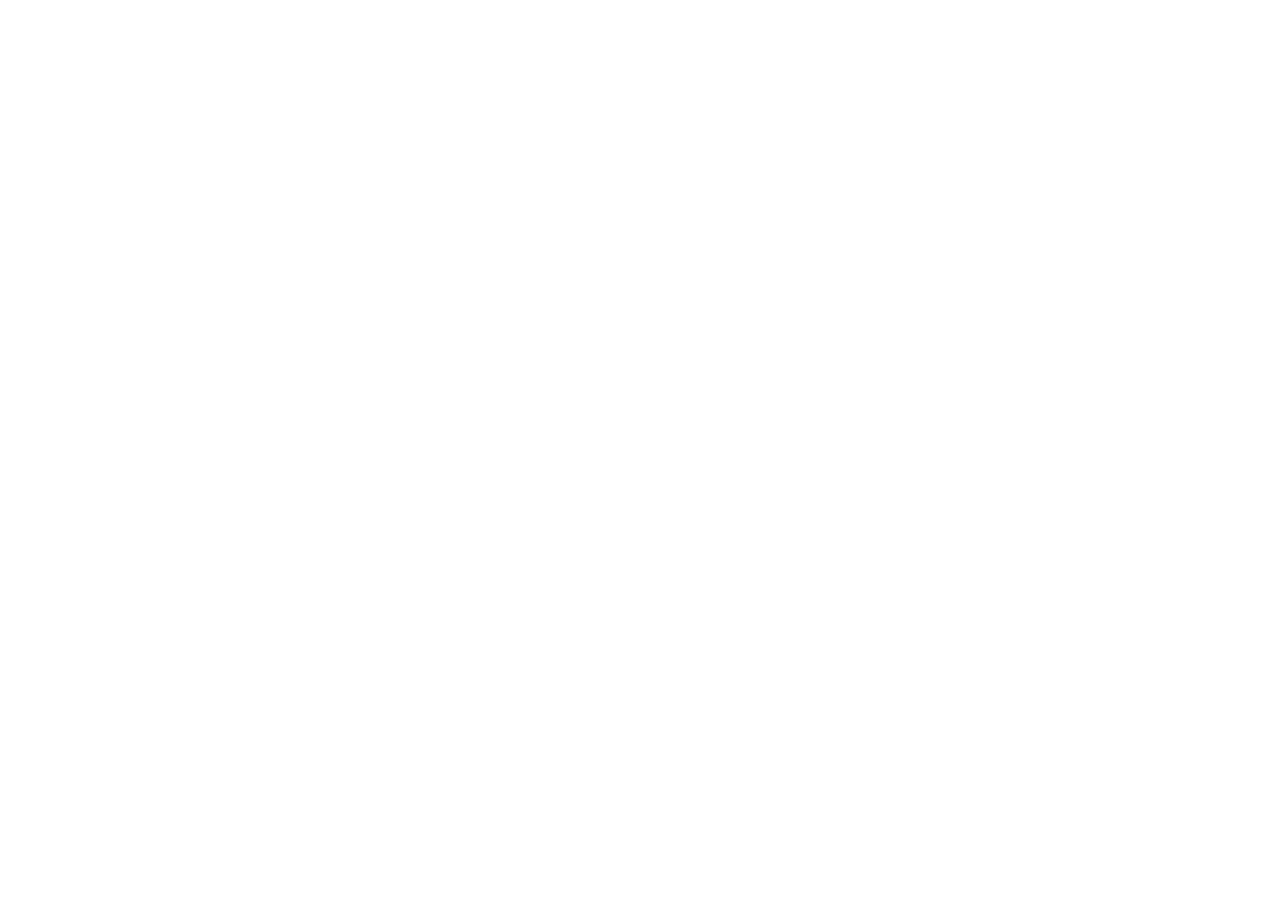
==== index.html @ 8041b0dd "started with homework exercise" ====
<!DOCTYPE html>
<html lang="en">
<head>
    <meta charset="UTF-8">
    <meta name="viewport" content="width=device-width, initial-scale=1.0">
    <title>Document</title>
</head>
<body>
    
</body>
</html>
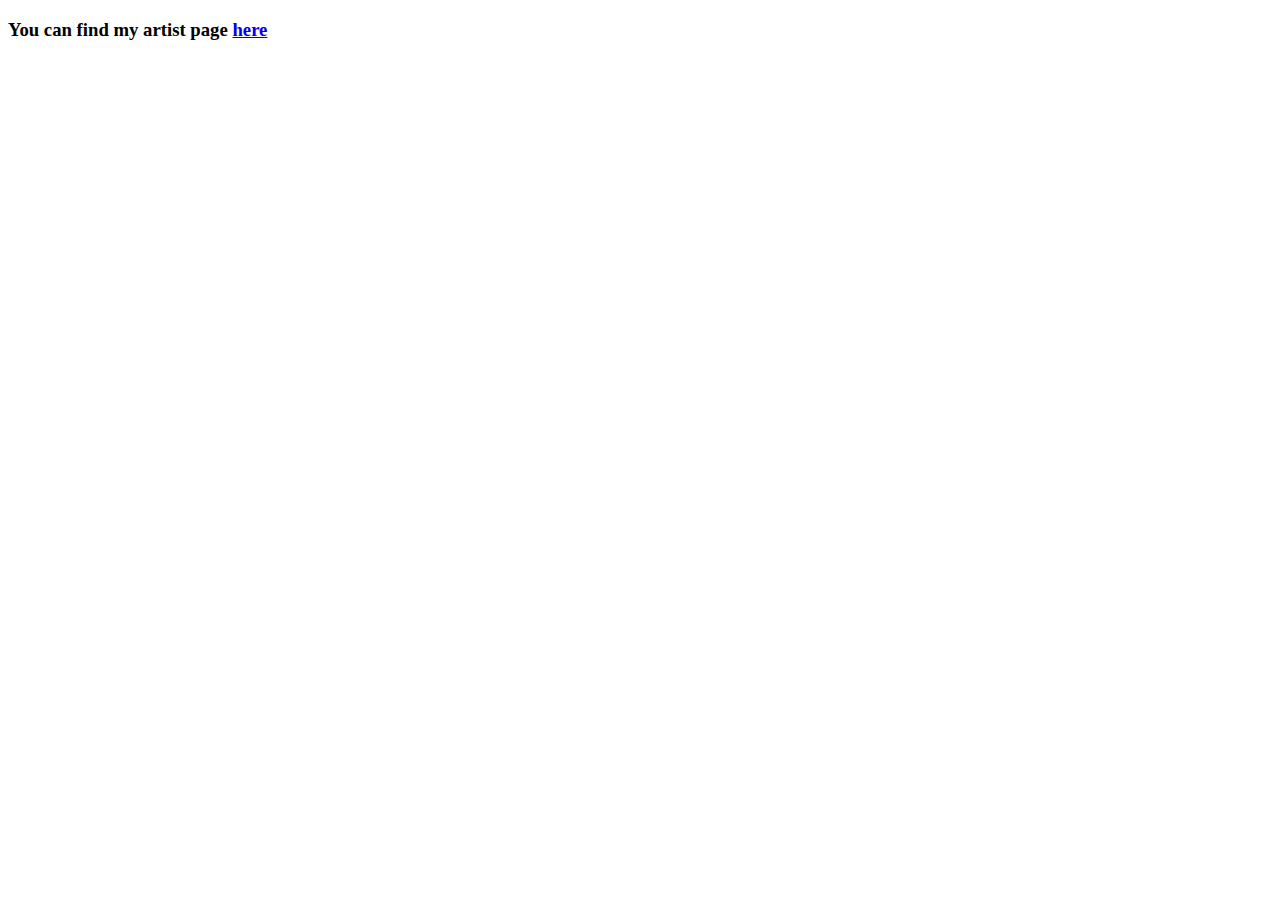
==== commit 1a32274e: "added a click here route" ====
--- a/index.html
+++ b/index.html
@@ -6,6 +6,11 @@
     <title>Document</title>
 </head>
 <body>
+
+    <h3>
+You can find my artist page <a href="./artist/index.html">here</a> 
+
+    </h3>
     
 </body>
 </html>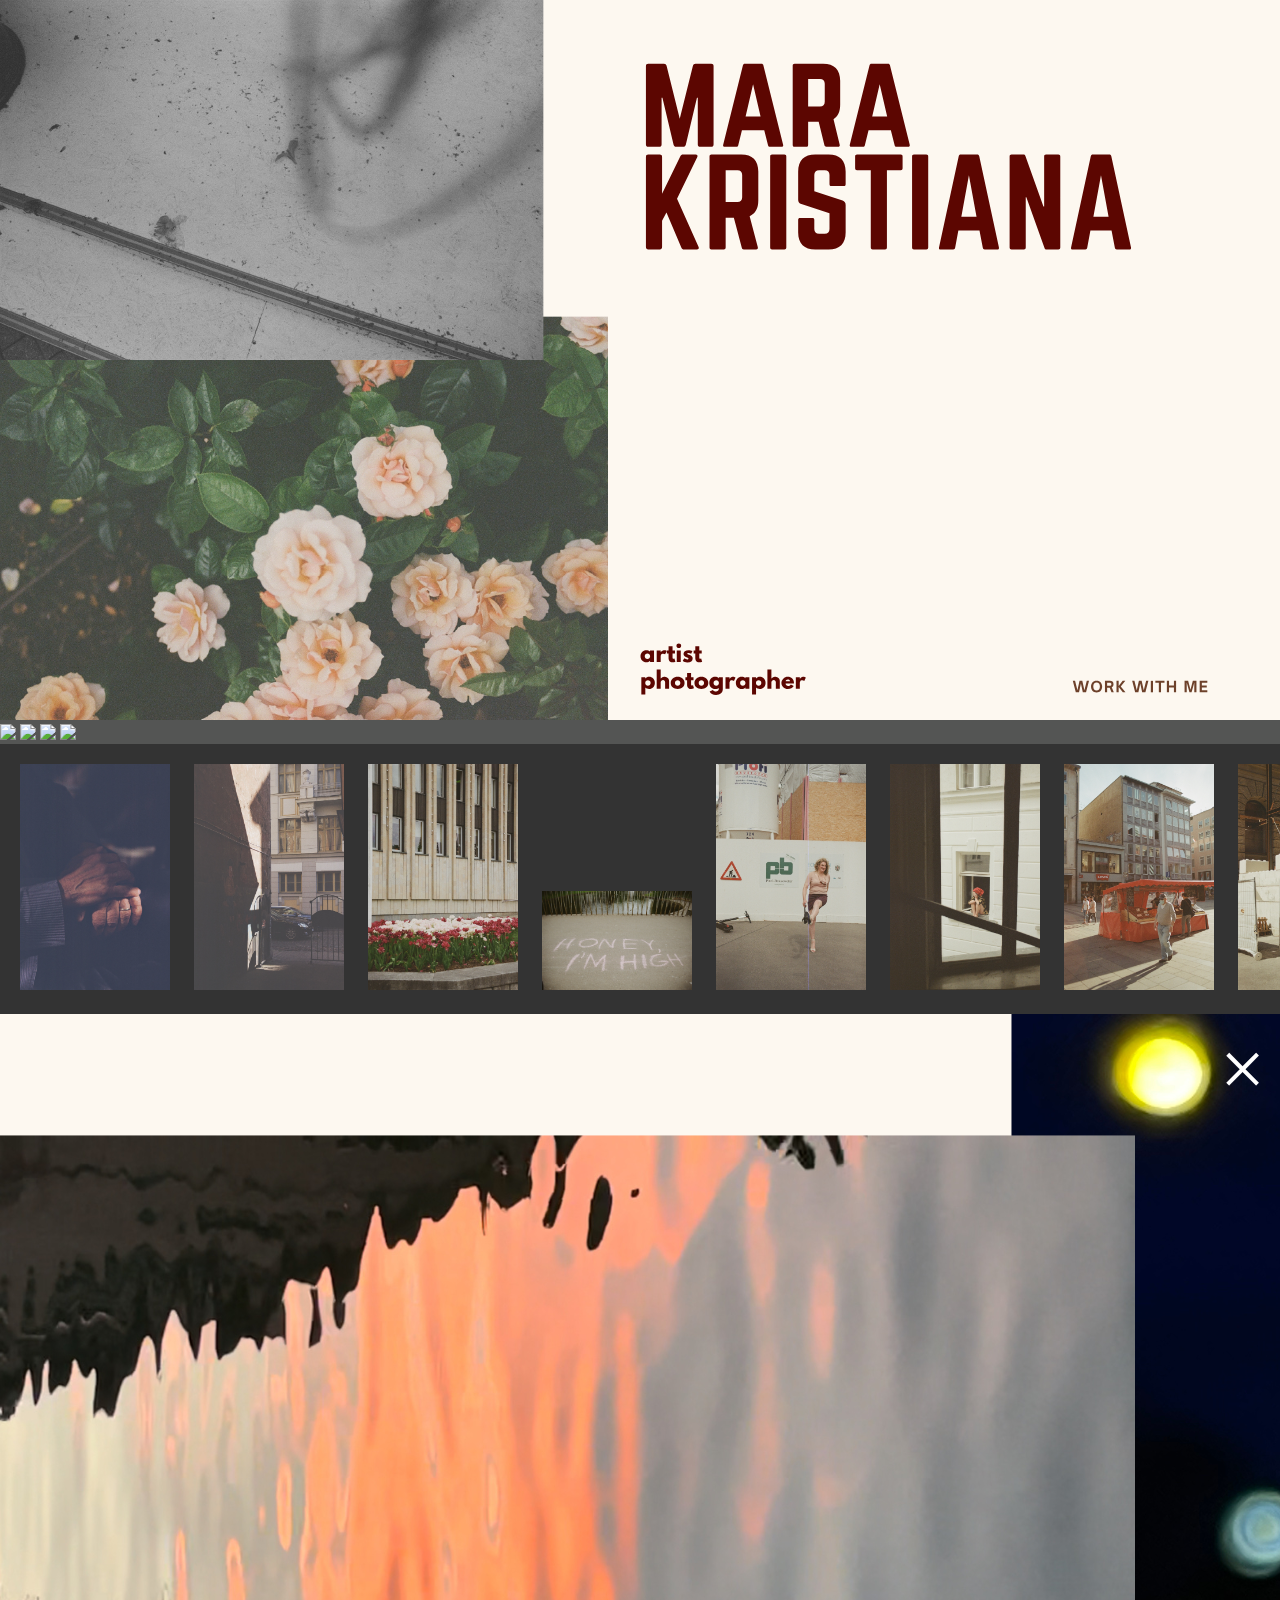
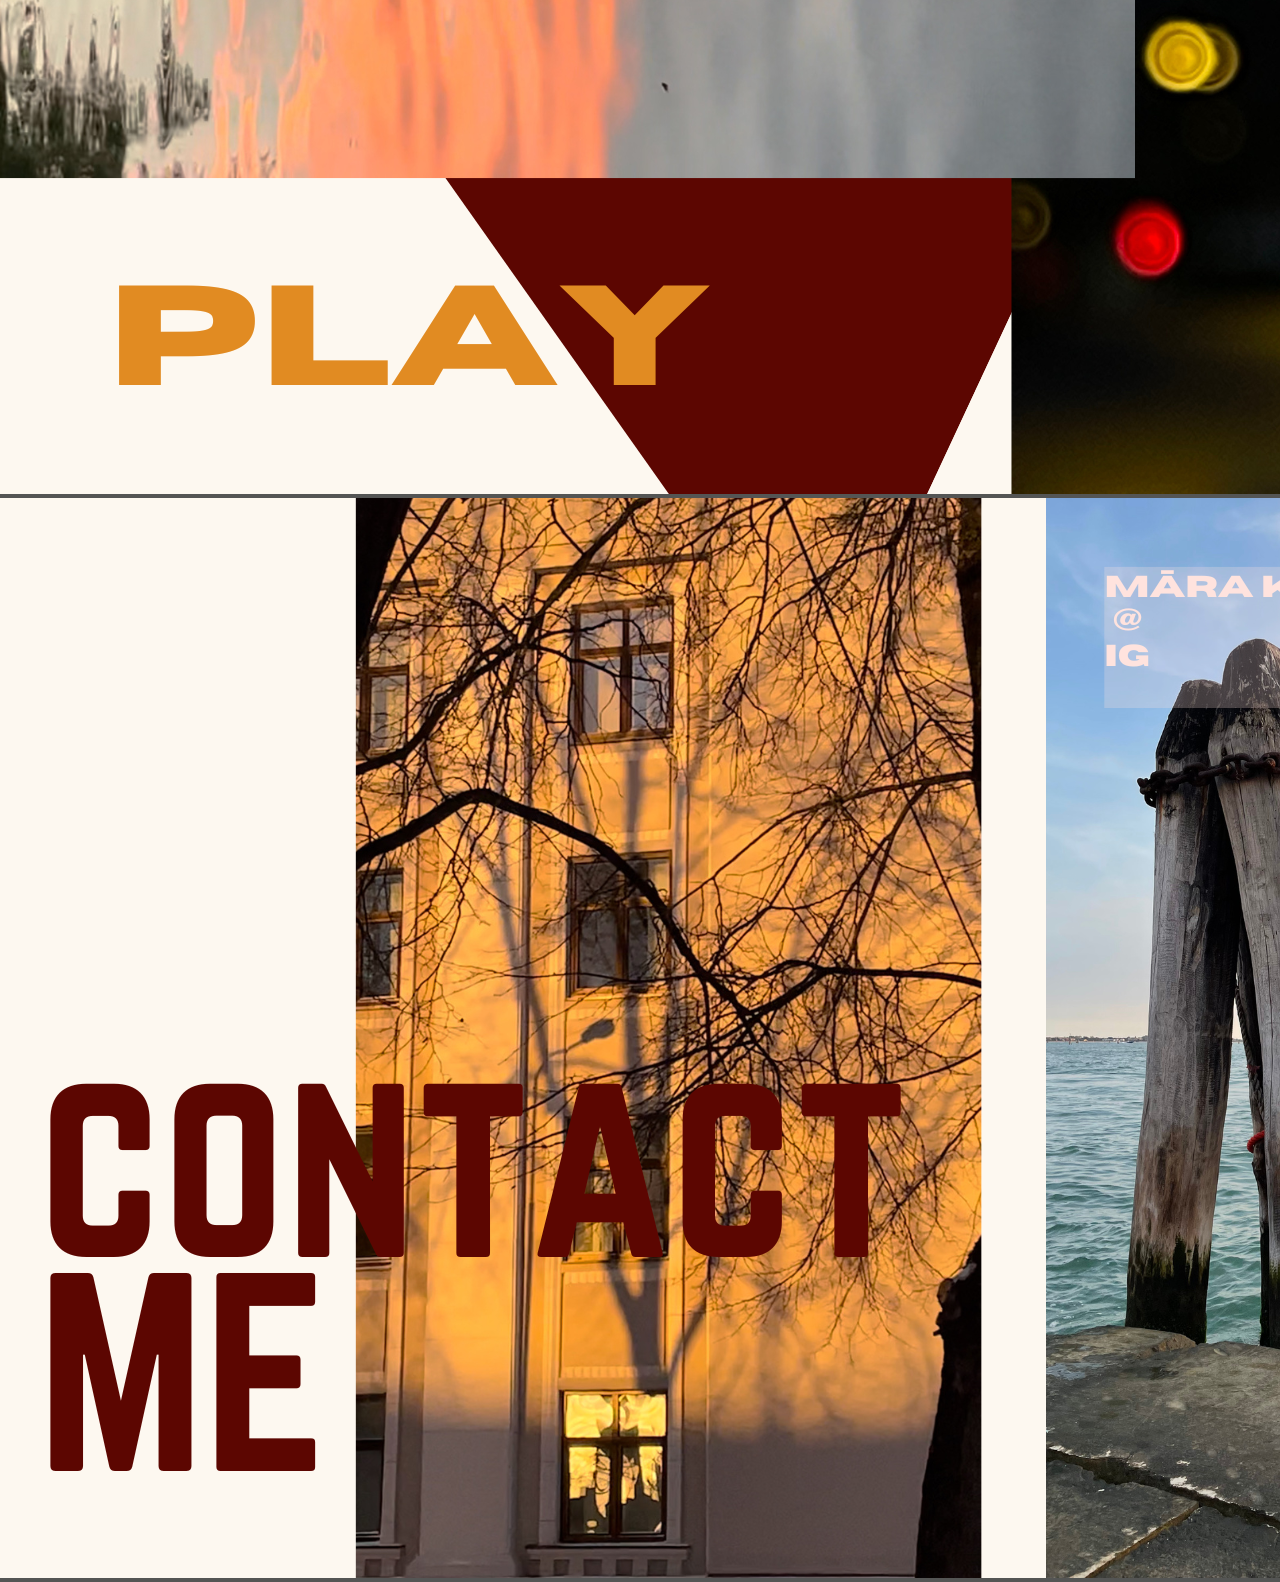
==== commit d71accfc: "lapa" ====
--- a/index.html
+++ b/index.html
@@ -1,16 +1,154 @@
 <!DOCTYPE html>
 <html lang="en">
 <head>
-    <meta charset="UTF-8">
-    <meta name="viewport" content="width=device-width, initial-scale=1.0">
-    <title>Document</title>
+<title>MKK page2</title>
+<meta charset="UTF-8">
+<meta name="viewport" content="width=device-width, initial-scale=1.0">
+<link rel="stylesheet" href="style1.css">
 </head>
 <body>
 
-    <h3>
-You can find my artist page <a href="./artist/index.html">here</a> 
+<header>
+  <?xml version="1.0" encoding="UTF-8"?>
+<svg id="Layer_1" data-name="Layer 1" xmlns="http://www.w3.org/2000/svg" xmlns:xlink="http://www.w3.org/1999/xlink" viewBox="0 0 1920 1080">
+  <defs>
+    <style>
+      .cls-1 {
+        fill: #fdf8f0;
+      }
 
-    </h3>
-    
+      .cls-1, .cls-2, .cls-3 {
+        stroke-width: 0px;
+      }
+
+      .cls-2 {
+        fill: #6d412a;
+      }
+
+      .cls-3 {
+        fill: #5c0601;
+      }
+    </style>
+  </defs>
+  <rect class="cls-1" x="0" width="1920" height="1080.45"/>
+  <image width="912" height="606" transform="translate(0 475)" xlink:href="[data-uri]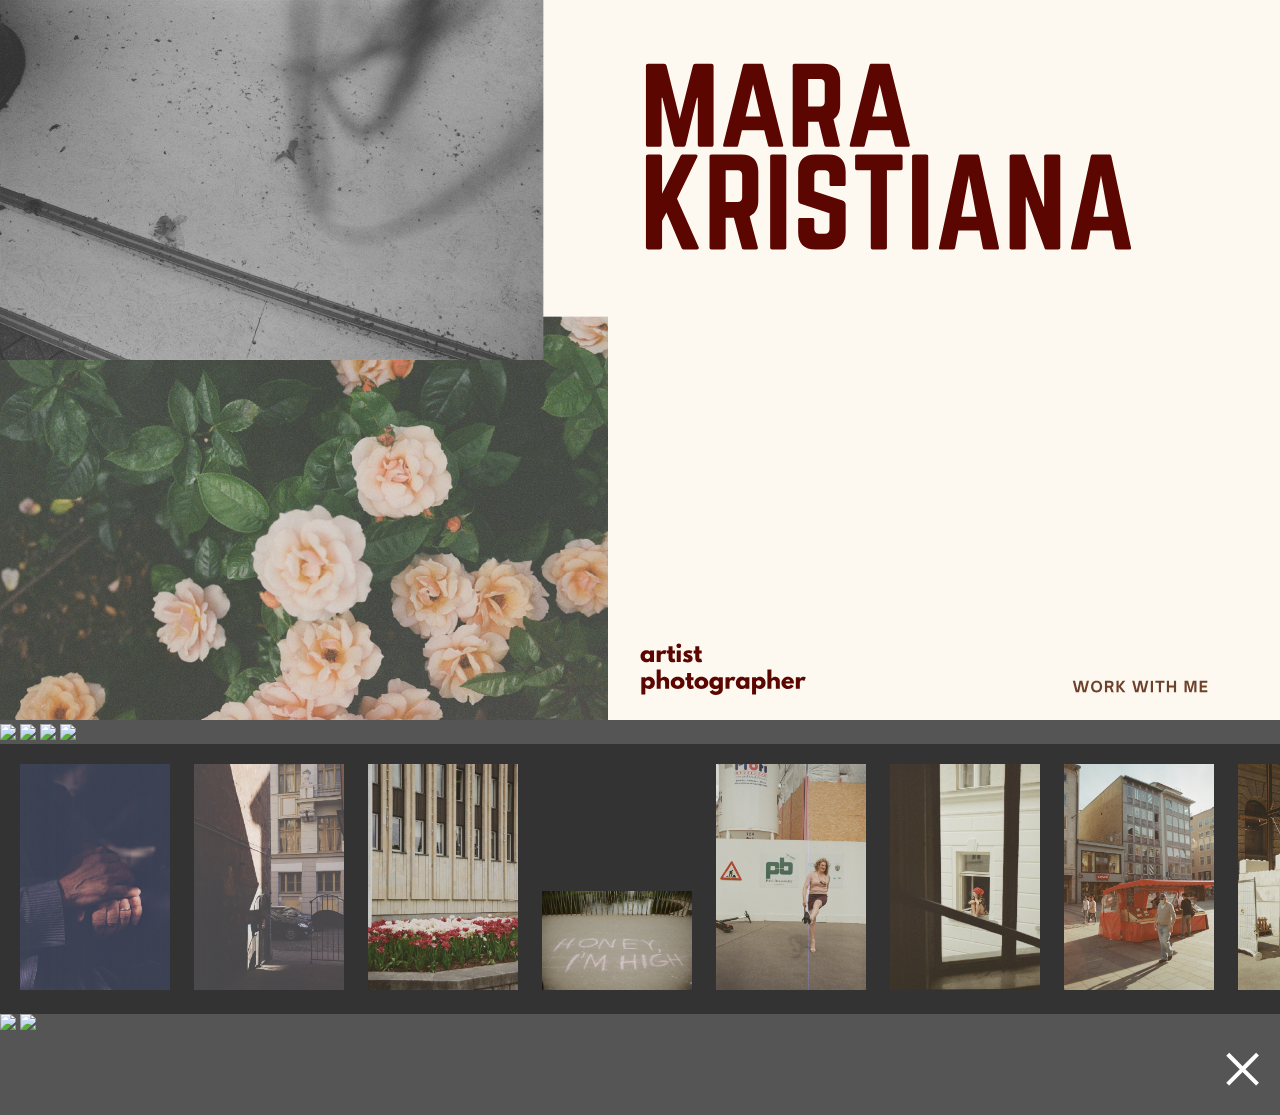
==== commit 9b09624f: "6 7 svg" ====
--- a/index.html
+++ b/index.html
@@ -135,8 +135,8 @@
 
 
 <div>
-  <img src="6.png">
-  <img id="contacts" src="7.png">
+  <img src="6.svg">
+  <img id="contacts" src="7.svg">
 </div>
 
 </body>
